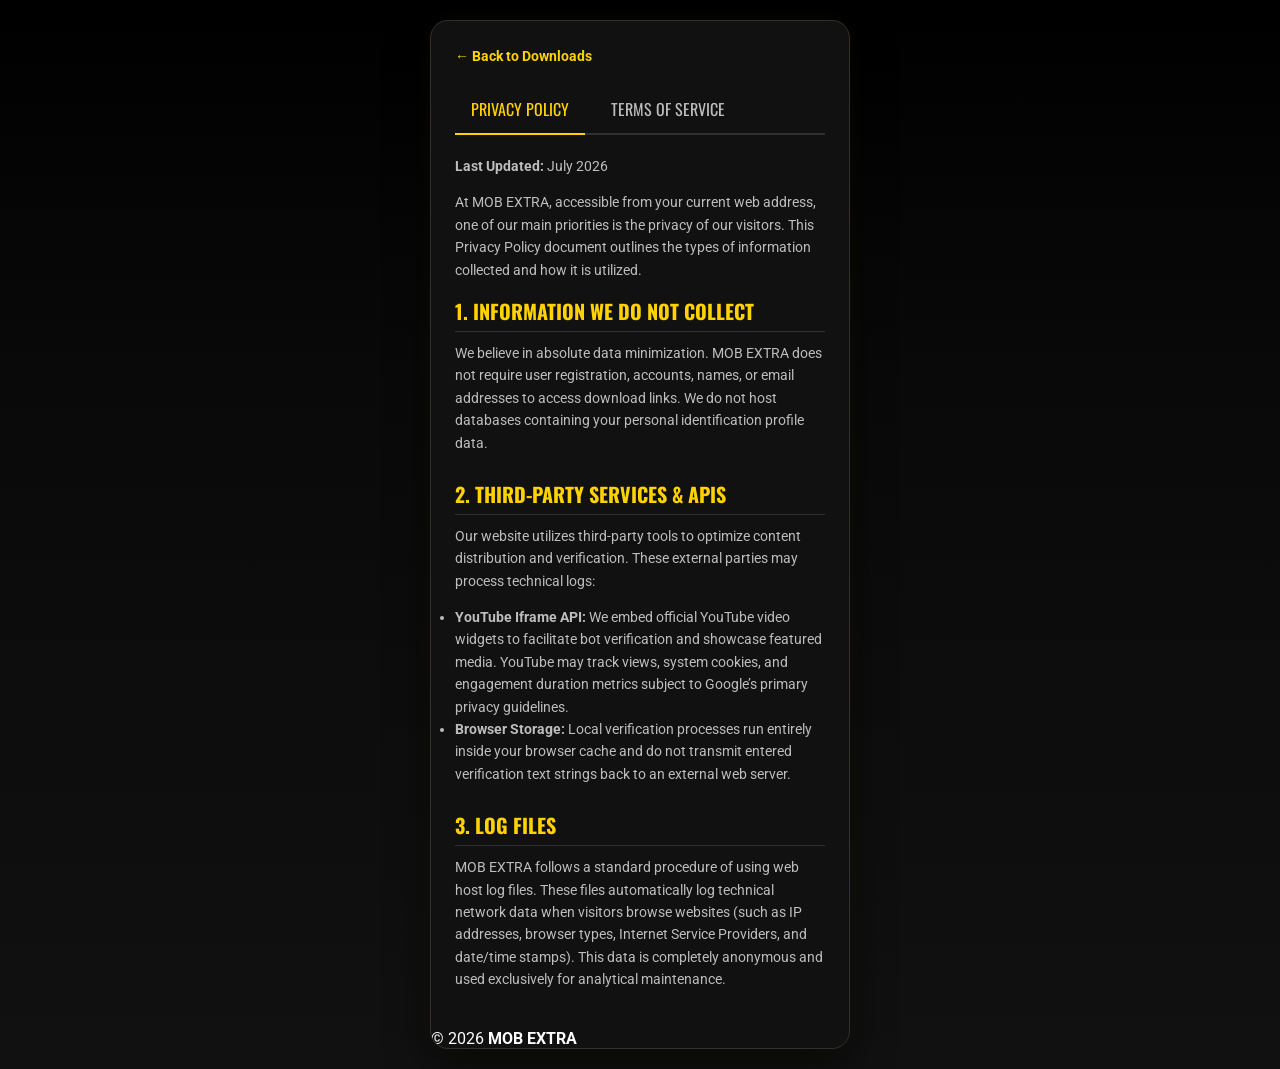
==== legal.html @ 27458bfc "Updated files via phone" ====
<!doctype html>
<html lang="en">
  <head>
    <meta charset="UTF-8" />
    <meta name="viewport" content="width=device-width, initial-scale=1.0" />
    <title>Legal Policies | MOB EXTRA</title>
    <link rel="icon" href="assets/images/favicon.png" type="image/png" />
    <link rel="stylesheet" href="https://fonts.googleapis.com/css2?family=Oswald:wght@500;700&family=Roboto:wght@400;500;700&display=swap" />
    <link rel="stylesheet" href="css/style.css" />
    <style>
      /* Specialized legal layouts adapted to your existing card architecture */
      .legal-content {
          padding: 24px;
          color: var(--text-muted);
          line-height: 1.6;
          font-size: 14px;
      }
      .legal-content h2 {
          font-family: "Oswald", sans-serif;
          color: var(--gold);
          text-transform: uppercase;
          font-size: 20px;
          margin: 24px 0 10px 0;
          border-bottom: 1px solid var(--border);
          padding-bottom: 4px;
      }
      .legal-content h2:first-of-type {
          margin-top: 0;
      }
      .legal-content p {
          margin-bottom: 14px;
      }
      .back-btn {
          display: inline-block;
          margin-bottom: 20px;
          color: var(--gold);
          text-decoration: none;
          font-weight: bold;
          font-size: 14px;
      }
      .back-btn:hover {
          color: var(--text);
      }
      .tab-nav {
          display: flex;
          border-bottom: 2px solid var(--border);
          margin-bottom: 20px;
          gap: 10px;
      }
      .tab-link {
          font-family: "Oswald", sans-serif;
          padding: 10px 16px;
          color: var(--text-muted);
          text-decoration: none;
          cursor: pointer;
          font-size: 16px;
          text-transform: uppercase;
      }
      .tab-link.active {
          color: var(--gold);
          border-bottom: 2px solid var(--gold);
          margin-bottom: -2px;
      }
      .policy-section {
          display: none;
      }
      .policy-section.active {
          display: block;
      }
    </style>
  </head>
  <body>
    <div class="mobile-container">
      <div class="card">
        <div class="legal-content">
          <a href="index.html" class="back-btn">← Back to Downloads</a>
          
          <!-- Tab Navigation for seamless mobile switching -->
          <div class="tab-nav">
            <span id="tabPrivacy" class="tab-link active" onclick="switchTab('privacy')">Privacy Policy</span>
            <span id="tabTerms" class="tab-link" onclick="switchTab('terms')">Terms of Service</span>
          </div>

          <!-- ================= PRIVACY POLICY ================= -->
          <div id="privacySection" class="policy-section active">
            <p><strong>Last Updated:</strong> July 2026</p>
            <p>At MOB EXTRA, accessible from your current web address, one of our main priorities is the privacy of our visitors. This Privacy Policy document outlines the types of information collected and how it is utilized.</p>
            
            <h2>1. Information We Do Not Collect</h2>
            <p>We believe in absolute data minimization. MOB EXTRA does not require user registration, accounts, names, or email addresses to access download links. We do not host databases containing your personal identification profile data.</p>

            <h2>2. Third-Party Services & APIs</h2>
            <p>Our website utilizes third-party tools to optimize content distribution and verification. These external parties may process technical logs:</p>
            <ul>
              <li><strong>YouTube Iframe API:</strong> We embed official YouTube video widgets to facilitate bot verification and showcase featured media. YouTube may track views, system cookies, and engagement duration metrics subject to Google’s primary privacy guidelines.</li>
              <li><strong>Browser Storage:</strong> Local verification processes run entirely inside your browser cache and do not transmit entered verification text strings back to an external web server.</li>
            </ul>

            <h2>3. Log Files</h2>
            <p>MOB EXTRA follows a standard procedure of using web host log files. These files automatically log technical network data when visitors browse websites (such as IP addresses, browser types, Internet Service Providers, and date/time stamps). This data is completely anonymous and used exclusively for analytical maintenance.</p>
          </div>

          <!-- ================= TERMS OF SERVICE ================= -->
          <div id="termsSection" class="policy-section">
            <p><strong>Last Updated:</strong> July 2026</p>
            <p>By entering and using the MOB EXTRA download hub, you explicitly agree to comply with the legal conditions listed below.</p>
            
            <h2>1. Use Disclaimer</h2>
            <p>MOB EXTRA is an independent, community-driven fan directory platform. We are <strong>not affiliated, associated, authorized, or endorsed by Activision, TiMi Studio Group, Tencent Games, or Garena.</strong> All official product properties and registered logos remain the assets of their respective owners.</p>

            <h2>2. Link Routing Policy</h2>
            <p>We do not modify, compile, host, or distribute game software binary application packages directly. All links provided route your browser directly to official public testing environments managed by the native development studios. Users access these third-party links at their own risk.</p>

            <h2>3. Verification System Bypass</h2>
            <p>Access to downstream links requires solving a manual anti-bot video puzzle block. Automated cracking, scraping, script injections, or deliberate attempts to circumvent our verification modules to harvest download links directly is strictly prohibited.</p>

            <h2>4. Limitation of Liability</h2>
            <p>Because these public builds are early testing server modules deployed by game development studios, they may contain structural bugs, connection instabilities, or limit player counts dynamically. MOB EXTRA is not responsible for device performance or software instabilities resulting from beta builds.</p>
          </div>

        </div>
        
        <div class="footer">
          &copy; 2026 <strong>MOB EXTRA</strong>
        </div>
      </div>
    </div>

    <script>
      function switchTab(type) {
          const privacyTab = document.getElementById('tabPrivacy');
          const termsTab = document.getElementById('tabTerms');
          const privacySec = document.getElementById('privacySection');
          const termsSec = document.getElementById('termsSection');

          if (type === 'privacy') {
              privacyTab.classList.add('active');
              termsTab.classList.remove('active');
              privacySec.classList.add('active');
              termsSec.classList.remove('active');
          } else {
              termsTab.classList.add('active');
              privacyTab.classList.remove('active');
              termsSec.classList.add('active');
              privacySec.classList.remove('active');
          }
      }
    </script>
  </body>
</html>
---- css/style.css ----
/* ==========================================================================
   1. FONTS & ROOT VARIABLES
   ========================================================================== */
@import url("https://fonts.googleapis.com/css2?family=Oswald:wght@400;500;600;700&family=Roboto:wght@400;500;700&display=swap");

:root {
    --bg: #050505;
    --bg-dark: #000000;         /* Added for crisp black backdrops */
    --surface: #111111;
    --surface-2: #181818;
    --border: #303030;
    --border-light: #404040;
    --text: #ffffff;
    --text-muted: #bdbdbd;
    --gold: #ffd200;
    --gold-hover: #ffe15c;
    --blue: #2b7bd8;
    --blue-hover: #1d6cc7;
    --link: #66aaff;
    --success: #25c26e;
    --warning: #fbbf24;
    --danger: #ef4444;
    --bg-error: #350c0c;        /* Added for error/critical state blocks */
    --radius: 18px;
    --radius-sm: 10px;          /* Scaled radii variable to match your utility boxes */
    --radius-md: 14px;          /* Scaled radii variable to match your content boxes */
    --shadow: 0 15px 40px rgba(0, 0, 0, 0.6);
}

/* ==========================================================================
   2. GLOBAL RESET & BASE STYLES
   ========================================================================== */
* {
    margin: 0;
    padding: 0;
    box-sizing: border-box;
}

body {
    font-family: "Roboto", sans-serif;
    background: linear-gradient(180deg, var(--bg-dark), #090909 35%, var(--surface));
    color: var(--text);
    display: flex;
    justify-content: center;
    align-items: flex-start;
    min-height: 100vh;
    padding: 20px;
}

/* Container locking the app layout to a smartphone aspect footprint */
.mobile-container {
    width: 100%;
    max-width: 420px;
}

.card {
    background: var(--surface);
    border: 1px solid var(--border);
    border-radius: var(--radius);
    overflow: hidden;
    box-shadow:
        var(--shadow),
        0 0 20px rgba(255, 210, 0, 0.05);
}

/* ==========================================================================
   3. HEADER & HERO DESIGN ELEMENTS
   ========================================================================== */
.codm-logo {
    display: block;
    width: 100%;
    background: var(--bg-dark);
    border-bottom: 2px solid var(--gold);
}

.header {
    padding: 26px 24px 4px;
}

h1 {
    font-family: "Oswald", sans-serif;
    text-transform: uppercase;
    letter-spacing: 1px;
    font-size: 40px;
    text-align: center;
}

.subtitle {
    text-align: center;
    color: var(--text-muted);
    font-size: 15px;
    margin-top: 8px;
}

/* Refactored Maintenance Credit typography elements */
.credits-box {
    text-align: center;
    margin-top: 10px;
    font-size: 12px;
    color: #8b8b8b;
    line-height: 1.5;
}

.credits-link {
    color: var(--gold);
    text-decoration: none;
    font-weight: 500;
}

/* Refactored Native Social Sharing button structures */
.share-area {
    text-align: center;
    margin-top: 15px;
}

.btn-share {
    background: var(--gold);
    color: var(--bg-dark);
    border: none;
    padding: 10px 20px;
    font-weight: bold;
    border-radius: 5px;
    cursor: pointer;
    font-size: 14px;
    transition: 0.2s;
    width: auto; /* Overrides global full-width buttons block */
}

.btn-share:hover {
    background: var(--gold-hover);
}

.last-updated {
    margin: 20px 24px;
    padding: 12px;
    background: var(--surface-2);
    border: 1px solid var(--border-light);
    border-radius: 12px;
    text-align: center;
    color: var(--text-muted);
}

.last-updated strong {
    color: var(--gold);
}

/* ==========================================================================
   3.5 NEW: DYNAMIC BUILD INFO BADGES (Injected via JS)
   ========================================================================== */
.build-info-wrapper {
    margin: 14px auto 0 auto;
    padding: 12px;
    background: var(--surface-2);
    border: 1px dashed var(--border-light);
    border-radius: var(--radius-sm);
    text-align: center;
}

.build-meta-row {
    display: flex;
    justify-content: center;
    align-items: center;
    gap: 10px;
    margin-bottom: 6px;
}

.badge-season {
    background: var(--gold);
    color: var(--surface);
    font-size: 11px;
    font-weight: 800;
    text-transform: uppercase;
    padding: 2px 8px;
    border-radius: 4px;
    letter-spacing: 0.5px;
}

.badge-date {
    font-size: 12px;
    color: var(--text-muted);
}

.build-desc {
    margin: 0;
    font-size: 13px;
    color: var(--text);
    font-weight: 500;
    line-height: 1.4;
}

/* ==========================================================================
   4. INFO MODULES (Intro Box & Instructions Box)
   ========================================================================== */
/* Introduction context widget summarizing variants (iOS vs Android) */
.intro-box {
    margin: 24px;
    background: var(--surface);
    border: 1px solid var(--border);
    border-left: 4px solid var(--gold);
    border-radius: var(--radius-md);
    padding: 20px;
}

.intro-box h2 {
    color: var(--gold);
    font-family: "Oswald", sans-serif;
    margin-bottom: 14px;
}

.intro-box p {
    color: var(--text-secondary);
    line-height: 1.7;
}

.intro-box ul {
    margin: 16px 0;
    padding-left: 22px;
}

.intro-box li {
    margin-bottom: 16px;
    color: var(--text-primary);
    line-height: 1.7;
}

.intro-box li strong {
    color: var(--gold);
}

/* User help instructions detailing safe clipboard paste actions */
.instructions-box {
    margin-top: 20px;
    padding: 15px;
    background: rgba(255, 210, 0, 0.05);
    border-left: 4px solid var(--gold);
    border-radius: 4px;
    text-align: left;
}

.instructions-title {
    color: var(--gold);
    margin-top: 0;
    margin-bottom: 8px;
    font-size: 15px;
    font-weight: 600;
}

.instructions-text {
    margin: 0;
    font-size: 13px;
    color: #e0e0e0;
    line-height: 1.5;
}

.instructions-note {
    margin: 8px 0 0 0;
    font-size: 12px;
    color: #8b8b8b;
    font-style: italic;
    line-height: 1.4;
}

/* ==========================================================================
   5. INTERACTIVE BUTTONS & LINKS HOUSING
   ========================================================================== */
#linksContainer {
    padding: 0 24px;
}

.link-box {
    background: var(--surface-2);
    border: 1px solid var(--border-light);
    border-radius: var(--radius-md);
    padding: 16px;
    margin-bottom: 18px;
    transition: 0.25s;
}

.link-box:hover {
    border-color: var(--gold);
    transform: translateY(-2px);
}

.link-title {
    font-family: "Oswald", sans-serif;
    font-size: 24px;
    margin-bottom: 12px;
}

.link {
    background: #0b0b0b;
    border: 1px solid var(--border);
    border-radius: var(--radius-sm);
    color: var(--link);
    margin-bottom: 14px;
    word-break: break-word;
    padding: 10px;
}

button {
    width: 100%;
    border: none;
    border-radius: var(--radius-sm);
    padding: 13px;
    background: var(--gold);
    color: var(--surface);
    font-weight: 700;
    font-size: 15px;
    cursor: pointer;
    transition: 0.2s;
}

button:hover {
    background: var(--gold-hover);
}

button:active {
    transform: scale(0.98);
}

/* Visual state applied when JavaScript signals active time tracking is locked */
button.btn-locked {
    background: #2a2a2a;
    color: #888888;
    border: 1px solid var(--border);
    cursor: not-allowed;
}

button.btn-locked:hover {
    background: #2a2a2a;
}

/* ==========================================================================
   6. VERIFICATION & MULTIMEDIA SYSTEM (YouTube Embeds)
   ========================================================================== */
/* Secure Video Aspect Ratio Container fixes for API rendering windows */
.video-container {
    position: relative;
    width: 100%;
    padding-top: 56.25%; /* Fixed 16:9 Aspect Ratio setup */
    background: var(--bg-dark);
    border-radius: var(--radius-sm);
    overflow: hidden;
    margin: 14px 0;
    border: 1px solid var(--border);
}

.video-container div, 
.video-container iframe {
    position: absolute;
    top: 0;
    left: 0;
    width: 100% !important;
    height: 100% !important;
}

.section-title {
    position: relative;
    display: inline-block;
    color: var(--gold);
    font-family: "Oswald", sans-serif;
    font-size: 38px;
    margin-bottom: 28px;
}

.section-title::after {
    content: "";
    position: absolute;
    left: 0;
    bottom: -8px;
    width: 25px;
    height: 4px;
    background: var(--gold);
    border-radius: 999px;
}

/* ==========================================================================
   7. SYSTEM LOAD & STATE MESSAGE WRAPPERS
   ========================================================================== */
.loading-box,
.disclaimer,
.server-closed,
.load-error {
    margin: 24px;
    padding: 18px;
    border-radius: var(--radius-md);
    line-height: 1.7;
}

/* Active AJAX loading spinner module */
.loading-box {
    margin: 0;
    background: var(--surface-2);
    border: 1px solid var(--border);
    text-align: center;
}

.loader {
    width: 42px;
    height: 42px;
    margin: 0 auto 16px;
    border: 4px solid #3b3b3b;
    border-top: 4px solid var(--gold);
    border-radius: 50%;
    animation: spin 1s linear infinite;
}

.loading-box p {
    color: var(--text-muted);
}

/* Global Content Legal Disclaimer Section styling */
.disclaimer {
    background: var(--surface-2);
    border: 1px solid var(--border);
    color: #d0d0d0;
    font-size: 13px;
}

.disclaimer h2 {
    font-family: "Oswald", sans-serif;
    color: var(--gold);
    margin-bottom: 10px;
}

.disclaimer p:not(:last-child) {
    margin-bottom: 12px;
}

/* API Fallback State: Server closed distribution active */
.server-closed {
    margin: 0 0 20px;
    background: var(--surface-2);
    border: 2px solid var(--warning);
    text-align: center;
    animation: pulse 1.5s infinite;
}

.server-closed h2 {
    color: var(--warning);
    margin-bottom: 10px;
}

/* API Fallback State: Script link fail/offline block */
.load-error {
    margin: 0;
    background: var(--bg-error);
    border: 2px solid var(--danger);
    text-align: center;
    animation: pulse 1.5s infinite;
}

/* ==========================================================================
   8. FOOTER STYLING & BRANDING BRICKS
   ========================================================================== */

/* Container to align the logos horizontally */
.logo-group {
    display: flex;
    justify-content: center; /* Centers them horizontally */
    align-items: center;     /* Centers them vertically relative to each other */
    gap: 20px;               /* Space between each logo */
    margin: 30px auto 10px auto;
}

/* Individual logo adjustments */
.site-logo {
    display: block;          /* Removes any default inline whitespace gaps */
    max-width: 20px;
    height: auto;
    margin: 30px auto 10px auto;
    background-color: var( --gold);
    border-radius: 50%;
}

.logo-group a:nth-child(2) .site-logo {
    max-width: 35px; 
}

.logo-group a {
    display: inline-block;
    text-decoration: none;
    transition: transform 0.2s ease;
}

/* Subtle hover effect to show mobile users the logos are clickable */
.logo-group a:hover {
    transform: scale(1.08);
}

.site-footer {
    margin: 24px;
    padding-top: 16px;
    border-top: 1px solid var(--border); /* Visual separation border above footer */
    text-align: center;
    font-size: 13px;
    line-height: 1.6;
}

/* Legal and support utility nav rows styling */
.footer-links {
    margin-bottom: 10px;
}

.footer-nav-item {
    color: var(--text-muted);
    text-decoration: none;
    transition: color 0.2s ease;
}

.footer-nav-item:hover {
    color: var(--text);
}

.footer-divider {
    color: var(--border-light);
    margin: 0 6px;
}

/* Core platform copyright labels */
.footer-copyright {
    color: #6a6a6a;
    font-size: 12px;
    margin-bottom: 8px;
}

.brand-text {
    color: var(--text-muted);
    font-weight: 500;
}

/* Creator attribution text blocks styling */
.footer-powered {
    color: #8b8b8b;
    font-size: 12px;
}

.credit-link {
    color: var(--gold);
    text-decoration: none;
}

.credit-link:hover {
    color: var(--text);
    text-decoration: underline;
}


/* ==========================================================================
   9. CSS KEYFRAME ANIMATIONS
   ========================================================================== */
@keyframes spin {
    to {
        transform: rotate(360deg);
    }
}

@keyframes pulse {
    0% {
        box-shadow: 0 0 0 rgba(239, 68, 68, 0.3);
    }
    50% {
        box-shadow: 0 0 18px rgba(239, 68, 68, 0.6);
    }
    100% {
        box-shadow: 0 0 0 rgba(239, 68, 68, 0.3);
    }
}

/* ==========================================================================
   10. RESPONSIVE MOBILE MEDIA QUERIES
   ========================================================================== */
@media (max-width: 480px) {
    h1 {
        font-size: 36px;
    }
    .link-title {
        font-size: 22px;
    }
}
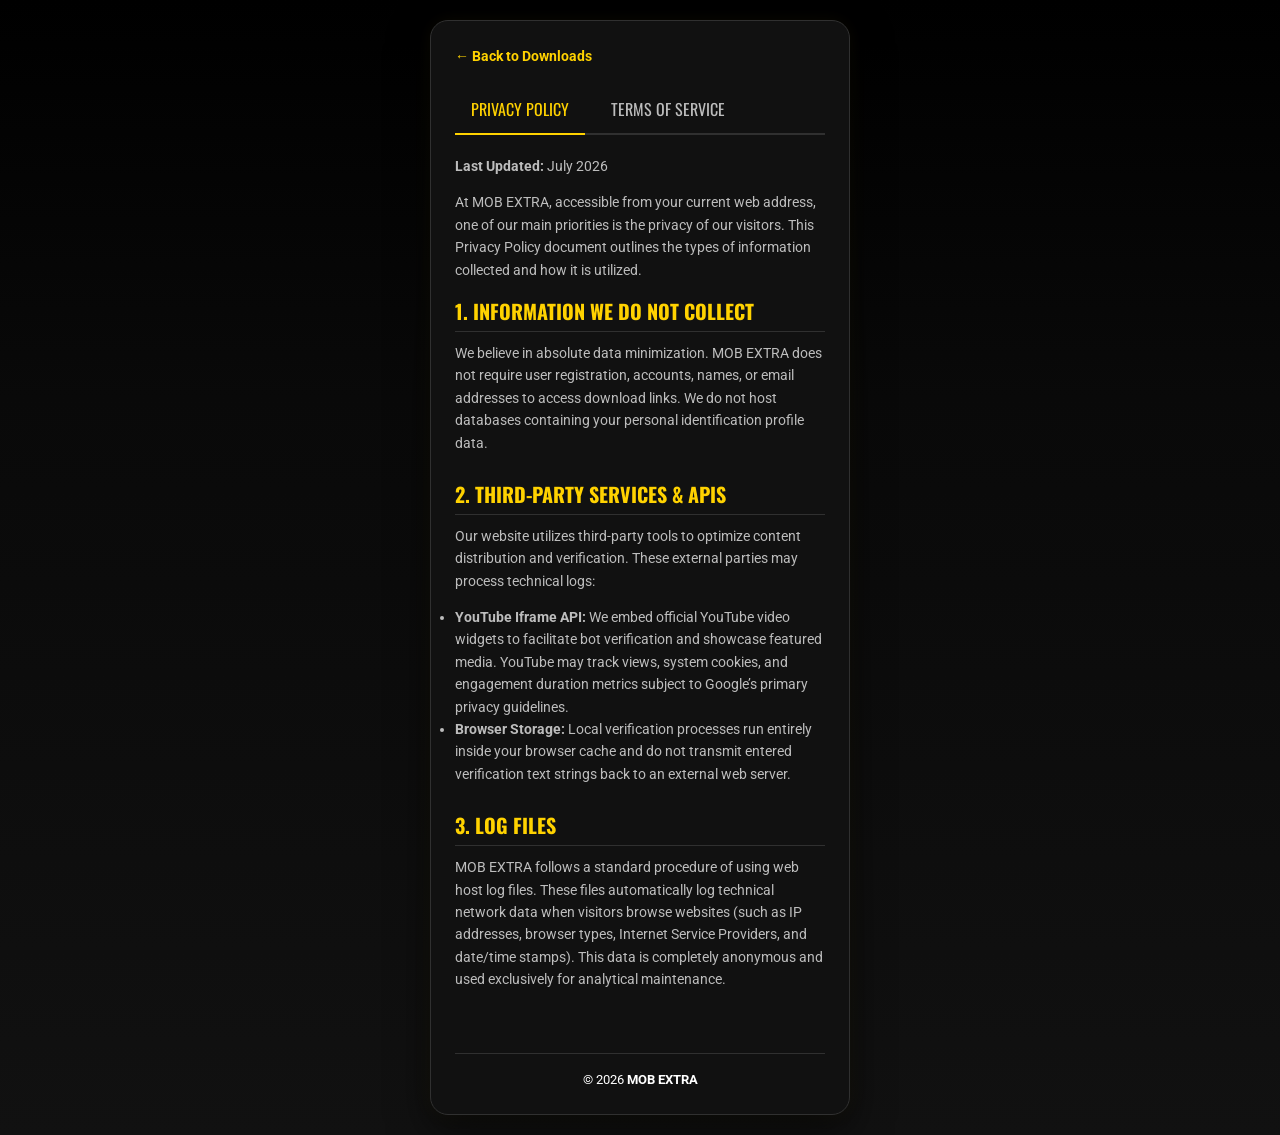
==== commit df2d27ec: "Testing new updates" ====
--- a/legal.html
+++ b/legal.html
@@ -1,9 +1,17 @@
 <!doctype html>
 <html lang="en">
   <head>
+      
+      
+     <meta name="robots" content="noindex, nofollow">
+
+      
+      
     <meta charset="UTF-8" />
     <meta name="viewport" content="width=device-width, initial-scale=1.0" />
-    <title>Legal Policies | MOB EXTRA</title>
+    
+     <title>Legal Policies | MOB EXTRA</title>
+      
     <link rel="icon" href="assets/images/favicon.png" type="image/png" />
     <link rel="stylesheet" href="https://fonts.googleapis.com/css2?family=Oswald:wght@500;700&family=Roboto:wght@400;500;700&display=swap" />
     <link rel="stylesheet" href="css/style.css" />
@@ -120,7 +128,7 @@
 
         </div>
         
-        <div class="footer">
+        <div class="site-footer">
           &copy; 2026 <strong>MOB EXTRA</strong>
         </div>
       </div>
@@ -145,6 +153,14 @@
               privacySec.classList.remove('active');
           }
       }
+      window.addEventListener('DOMContentLoaded', () => {
+          const hash = window.location.hash;
+          if (hash === '#terms') {
+              switchTab('terms');
+          } else {
+              switchTab('privacy'); // Fallback default state
+          }
+      });
     </script>
   </body>
 </html>
--- a/css/style.css
+++ b/css/style.css
@@ -194,38 +194,89 @@
 /* Introduction context widget summarizing variants (iOS vs Android) */
 .intro-box {
     margin: 24px;
-    background: var(--surface);
-    border: 1px solid var(--border);
+    background: var(--surface-2); /* Swapped to match card backgrounds nicely */
+    border: 1px solid var(--border-light);
     border-left: 4px solid var(--gold);
     border-radius: var(--radius-md);
     padding: 20px;
+    position: relative;
 }
 
 .intro-box h2 {
     color: var(--gold);
     font-family: "Oswald", sans-serif;
-    margin-bottom: 14px;
+    margin-bottom: 10px;
 }
 
 .intro-box p {
-    color: var(--text-secondary);
-    line-height: 1.7;
+    color: var(--text-muted);
+    font-size: 14px;
+    line-height: 1.6;
+}
+
+/* Collapsible Section Layout Rules */
+.intro-drawer {
+    max-height: 0;
+    overflow: hidden;
+    transition: max-height 0.4s cubic-bezier(0.4, 0, 0.2, 1);
+}
+
+/* State modification when active via JS class toggling */
+.intro-drawer.expanded {
+    max-height: 800px; /* Safely accommodates full expanded lists */
 }
 
 .intro-box ul {
     margin: 16px 0;
-    padding-left: 22px;
+    padding-left: 18px;
 }
 
 .intro-box li {
-    margin-bottom: 16px;
-    color: var(--text-primary);
-    line-height: 1.7;
+    margin-bottom: 14px;
+    color: var(--text);
+    font-size: 13.5px;
+    line-height: 1.6;
 }
 
 .intro-box li strong {
     color: var(--gold);
 }
+
+/* Custom Mini UI Trigger Buttons */
+.btn-toggle-intro {
+    width: auto;
+    display: inline-flex;
+    align-items: center;
+    gap: 6px;
+    margin-top: 14px;
+    padding: 6px 14px;
+    background: rgba(255, 210, 0, 0.08);
+    border: 1px solid rgba(255, 210, 0, 0.2);
+    color: var(--gold);
+    font-size: 12px;
+    font-weight: 600;
+    text-transform: uppercase;
+    letter-spacing: 0.5px;
+    border-radius: 20px; /* Rounded pill style looks premium */
+    transition: all 0.2s ease;
+}
+
+.btn-toggle-intro:hover {
+    background: var(--gold);
+    color: var(--surface);
+    border-color: var(--gold);
+}
+
+.btn-toggle-intro i {
+    transition: transform 0.3s ease;
+    font-size: 10px;
+}
+
+/* Rotates chevron arrow smoothly upward when opened */
+.btn-toggle-intro.active i {
+    transform: rotate(180deg);
+}
+
 
 /* User help instructions detailing safe clipboard paste actions */
 .instructions-box {
@@ -374,6 +425,32 @@
     border-radius: 999px;
 }
 
+/* Inline Verification Code Rotation Alert Box */
+.code-expiry-note {
+    font-size: 12px;
+    color: var(--text-muted);
+    background: rgba(239, 68, 68, 0.10); /* Deep crimson transparent tint */
+    border: 1px solid rgba(239, 68, 68, 0.2);
+    border-radius: var(--radius-sm);
+    padding: 10px 14px;
+    margin: 0 0 16px 0; /* Creates perfect separation before the input field */
+    display: flex;
+    align-items: flex-start; /* Keeps icon anchored beautifully on line-wrap */
+    text-align: left; /* Clean left alignment for easy reading */
+    gap: 10px;
+    line-height: 1.5;
+    width: 100%;
+}
+
+/* Red video play emblem icon style alignment overrides */
+.code-expiry-note i {
+    color: var(--danger);
+    font-size: 13px;
+    margin-top: 2px; /* Perfect vertical alignment with the first line of text */
+    flex-shrink: 0; /* Prevents the icon from shrinking on small devices */
+}
+
+
 /* ==========================================================================
    7. SYSTEM LOAD & STATE MESSAGE WRAPPERS
    ========================================================================== */
@@ -429,16 +506,87 @@
 
 /* API Fallback State: Server closed distribution active */
 .server-closed {
-    margin: 0 0 20px;
-    background: var(--surface-2);
-    border: 2px solid var(--warning);
-    text-align: center;
-    animation: pulse 1.5s infinite;
+    margin: 24px 0; /* Updated: 24px top/bottom, 0 left/right to align perfectly */
+    padding: 32px 24px;
+    background: linear-gradient(180deg, rgba(239, 68, 68, 0.1) 0%, rgba(10, 10, 10, 0.6) 100%), #141414;
+    border: 1px solid rgba(239, 68, 68, 0.25);
+    border-radius: var(--radius-md);
+    text-align: center;
+    box-shadow: 
+        0 12px 30px rgba(0, 0, 0, 0.7),
+        inset 0 1px 0 rgba(255, 255, 255, 0.05);
+    display: flex;
+    flex-direction: column;
+    align-items: center;
+    justify-content: center;
+}
+
+
+.server-closed i {
+    font-size: 36px;
+    color: var(--danger);
+    margin-bottom: 16px;
+    text-shadow: 0 0 12px rgba(239, 68, 68, 0.4);
 }
 
 .server-closed h2 {
-    color: var(--warning);
-    margin-bottom: 10px;
+    font-family: "Oswald", sans-serif;
+    color: #ffffff;
+    font-size: 24px;
+    text-transform: uppercase;
+    letter-spacing: 1px;
+    margin: 0 0 12px 0;
+    line-height: 1.3;
+}
+
+.server-closed p {
+    color: var(--text-muted);
+    font-size: 13.5px;
+    line-height: 1.6;
+    margin: 0 0 6px 0;
+    max-width: 280px; /* Keeps text box snug & balanced */
+}
+
+.server-closed p:last-of-type {
+    margin-bottom: 0;
+    font-size: 12px;
+    color: #6a6a6a;
+    text-transform: uppercase;
+    letter-spacing: 0.5px;
+}
+
+/* Reassurance banner inside closed server state container */
+.server-reassurance-note {
+    display: flex;
+    flex-direction: column; /* Vertical alignment: places bell directly above text */
+    align-items: center; /* Centers both the bell and text blocks horizontally */
+    gap: 8px; /* Balanced spacing between the bell icon and text */
+    margin: 20px auto 0 auto;
+    padding: 14px 16px;
+    background: rgba(255, 210, 0, 0.05);
+    border: 1px solid rgba(255, 210, 0, 0.2);
+    border-radius: var(--radius-sm);
+    text-align: center; /* Clean, centered text paragraphs */
+    max-width: 90%;
+    box-sizing: border-box;
+}
+
+/* Gold bell alert icon tracking fixes */
+.server-reassurance-note i {
+    color: var(--gold);
+    font-size: 18px; /* Slightly larger so it looks like a clean section badge */
+    margin-top: 0;
+    margin-bottom: 2px;
+    text-shadow: 0 0 10px rgba(255, 210, 0, 0.4);
+    flex-shrink: 0;
+}
+
+/* Notice description formatting text block */
+.server-reassurance-note span {
+    color: #e2e2e2;
+    font-size: 12px;
+    line-height: 1.5;
+    font-weight: 400;
 }
 
 /* API Fallback State: Script link fail/offline block */
